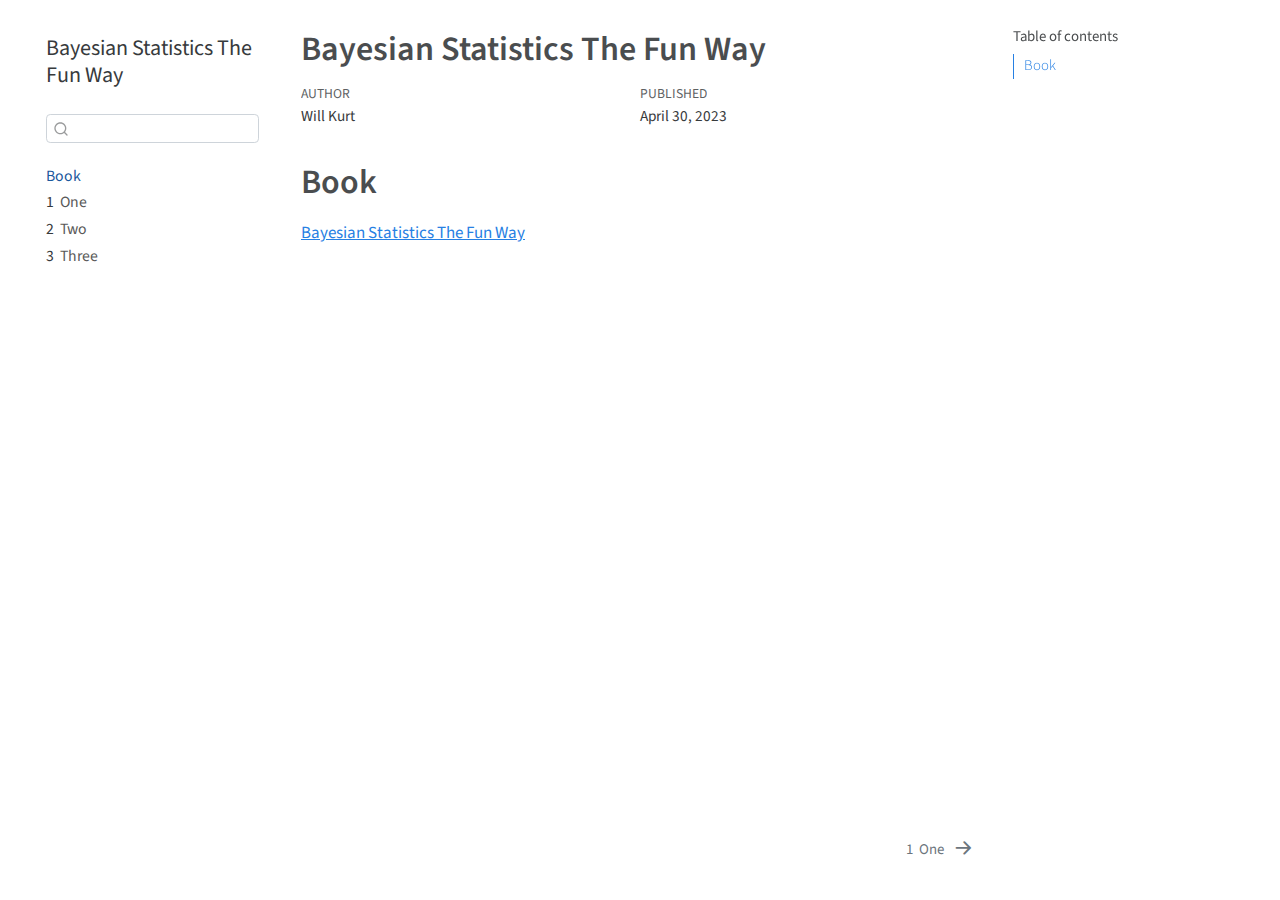
==== docs/index.html @ 38f6b128 "started adding chapters" ====
<!DOCTYPE html>
<html xmlns="http://www.w3.org/1999/xhtml" lang="en" xml:lang="en"><head>

<meta charset="utf-8">
<meta name="generator" content="quarto-1.3.294">

<meta name="viewport" content="width=device-width, initial-scale=1.0, user-scalable=yes">

<meta name="author" content="Will Kurt">
<meta name="dcterms.date" content="2023-04-30">

<title>Bayesian Statistics The Fun Way</title>
<style>
code{white-space: pre-wrap;}
span.smallcaps{font-variant: small-caps;}
div.columns{display: flex; gap: min(4vw, 1.5em);}
div.column{flex: auto; overflow-x: auto;}
div.hanging-indent{margin-left: 1.5em; text-indent: -1.5em;}
ul.task-list{list-style: none;}
ul.task-list li input[type="checkbox"] {
  width: 0.8em;
  margin: 0 0.8em 0.2em -1em; /* quarto-specific, see https://github.com/quarto-dev/quarto-cli/issues/4556 */ 
  vertical-align: middle;
}
</style>


<script src="site_libs/quarto-nav/quarto-nav.js"></script>
<script src="site_libs/quarto-nav/headroom.min.js"></script>
<script src="site_libs/clipboard/clipboard.min.js"></script>
<script src="site_libs/quarto-search/autocomplete.umd.js"></script>
<script src="site_libs/quarto-search/fuse.min.js"></script>
<script src="site_libs/quarto-search/quarto-search.js"></script>
<meta name="quarto:offset" content="./">
<link href="./chapter_1.html" rel="next">
<script src="site_libs/quarto-html/quarto.js"></script>
<script src="site_libs/quarto-html/popper.min.js"></script>
<script src="site_libs/quarto-html/tippy.umd.min.js"></script>
<script src="site_libs/quarto-html/anchor.min.js"></script>
<link href="site_libs/quarto-html/tippy.css" rel="stylesheet">
<link href="site_libs/quarto-html/quarto-syntax-highlighting.css" rel="stylesheet" id="quarto-text-highlighting-styles">
<script src="site_libs/bootstrap/bootstrap.min.js"></script>
<link href="site_libs/bootstrap/bootstrap-icons.css" rel="stylesheet">
<link href="site_libs/bootstrap/bootstrap.min.css" rel="stylesheet" id="quarto-bootstrap" data-mode="light">
<script id="quarto-search-options" type="application/json">{
  "location": "sidebar",
  "copy-button": false,
  "collapse-after": 3,
  "panel-placement": "start",
  "type": "textbox",
  "limit": 20,
  "language": {
    "search-no-results-text": "No results",
    "search-matching-documents-text": "matching documents",
    "search-copy-link-title": "Copy link to search",
    "search-hide-matches-text": "Hide additional matches",
    "search-more-match-text": "more match in this document",
    "search-more-matches-text": "more matches in this document",
    "search-clear-button-title": "Clear",
    "search-detached-cancel-button-title": "Cancel",
    "search-submit-button-title": "Submit"
  }
}</script>


</head>

<body class="nav-sidebar floating">

<div id="quarto-search-results"></div>
  <header id="quarto-header" class="headroom fixed-top">
  <nav class="quarto-secondary-nav">
    <div class="container-fluid d-flex">
      <button type="button" class="quarto-btn-toggle btn" data-bs-toggle="collapse" data-bs-target="#quarto-sidebar,#quarto-sidebar-glass" aria-controls="quarto-sidebar" aria-expanded="false" aria-label="Toggle sidebar navigation" onclick="if (window.quartoToggleHeadroom) { window.quartoToggleHeadroom(); }">
        <i class="bi bi-layout-text-sidebar-reverse"></i>
      </button>
      <nav class="quarto-page-breadcrumbs" aria-label="breadcrumb"><ol class="breadcrumb"><li class="breadcrumb-item"><a href="./index.html">Book</a></li></ol></nav>
      <a class="flex-grow-1" role="button" data-bs-toggle="collapse" data-bs-target="#quarto-sidebar,#quarto-sidebar-glass" aria-controls="quarto-sidebar" aria-expanded="false" aria-label="Toggle sidebar navigation" onclick="if (window.quartoToggleHeadroom) { window.quartoToggleHeadroom(); }">      
      </a>
      <button type="button" class="btn quarto-search-button" aria-label="Search" onclick="window.quartoOpenSearch();">
        <i class="bi bi-search"></i>
      </button>
    </div>
  </nav>
</header>
<!-- content -->
<div id="quarto-content" class="quarto-container page-columns page-rows-contents page-layout-article">
<!-- sidebar -->
  <nav id="quarto-sidebar" class="sidebar collapse collapse-horizontal sidebar-navigation floating overflow-auto">
    <div class="pt-lg-2 mt-2 text-left sidebar-header">
    <div class="sidebar-title mb-0 py-0">
      <a href="./">Bayesian Statistics The Fun Way</a> 
    </div>
      </div>
        <div class="mt-2 flex-shrink-0 align-items-center">
        <div class="sidebar-search">
        <div id="quarto-search" class="" title="Search"></div>
        </div>
        </div>
    <div class="sidebar-menu-container"> 
    <ul class="list-unstyled mt-1">
        <li class="sidebar-item">
  <div class="sidebar-item-container"> 
  <a href="./index.html" class="sidebar-item-text sidebar-link active">
 <span class="menu-text">Book</span></a>
  </div>
</li>
        <li class="sidebar-item">
  <div class="sidebar-item-container"> 
  <a href="./chapter_1.html" class="sidebar-item-text sidebar-link">
 <span class="menu-text"><span class="chapter-number">1</span>&nbsp; <span class="chapter-title">One</span></span></a>
  </div>
</li>
        <li class="sidebar-item">
  <div class="sidebar-item-container"> 
  <a href="./chapter_2.html" class="sidebar-item-text sidebar-link">
 <span class="menu-text"><span class="chapter-number">2</span>&nbsp; <span class="chapter-title">Two</span></span></a>
  </div>
</li>
        <li class="sidebar-item">
  <div class="sidebar-item-container"> 
  <a href="./chapter_3.html" class="sidebar-item-text sidebar-link">
 <span class="menu-text"><span class="chapter-number">3</span>&nbsp; <span class="chapter-title">Three</span></span></a>
  </div>
</li>
    </ul>
    </div>
</nav>
<div id="quarto-sidebar-glass" data-bs-toggle="collapse" data-bs-target="#quarto-sidebar,#quarto-sidebar-glass"></div>
<!-- margin-sidebar -->
    <div id="quarto-margin-sidebar" class="sidebar margin-sidebar">
        <nav id="TOC" role="doc-toc" class="toc-active">
    <h2 id="toc-title">Table of contents</h2>
   
  <ul>
  <li><a href="#book" id="toc-book" class="nav-link active" data-scroll-target="#book">Book</a></li>
  </ul>
</nav>
    </div>
<!-- main -->
<main class="content" id="quarto-document-content">

<header id="title-block-header" class="quarto-title-block default">
<div class="quarto-title">
<h1 class="title">Bayesian Statistics The Fun Way</h1>
</div>



<div class="quarto-title-meta">

    <div>
    <div class="quarto-title-meta-heading">Author</div>
    <div class="quarto-title-meta-contents">
             <p>Will Kurt </p>
          </div>
  </div>
    
    <div>
    <div class="quarto-title-meta-heading">Published</div>
    <div class="quarto-title-meta-contents">
      <p class="date">April 30, 2023</p>
    </div>
  </div>
  
    
  </div>
  

</header>

<section id="book" class="level1 unnumbered">
<h1 class="unnumbered">Book</h1>
<p><a href="https://www.amazon.com/Bayesian-Statistics-Fun-Will-Kurt/dp/1593279566/ref=sr_1_1?keywords=bayesian+statistics+the+fun+way&amp;qid=1682870630&amp;sprefix=bayesian+fun%2Caps%2C216&amp;sr=8-1">Bayesian Statistics The Fun Way</a></p>


</section>

</main> <!-- /main -->
<script id="quarto-html-after-body" type="application/javascript">
window.document.addEventListener("DOMContentLoaded", function (event) {
  const toggleBodyColorMode = (bsSheetEl) => {
    const mode = bsSheetEl.getAttribute("data-mode");
    const bodyEl = window.document.querySelector("body");
    if (mode === "dark") {
      bodyEl.classList.add("quarto-dark");
      bodyEl.classList.remove("quarto-light");
    } else {
      bodyEl.classList.add("quarto-light");
      bodyEl.classList.remove("quarto-dark");
    }
  }
  const toggleBodyColorPrimary = () => {
    const bsSheetEl = window.document.querySelector("link#quarto-bootstrap");
    if (bsSheetEl) {
      toggleBodyColorMode(bsSheetEl);
    }
  }
  toggleBodyColorPrimary();  
  const icon = "";
  const anchorJS = new window.AnchorJS();
  anchorJS.options = {
    placement: 'right',
    icon: icon
  };
  anchorJS.add('.anchored');
  const isCodeAnnotation = (el) => {
    for (const clz of el.classList) {
      if (clz.startsWith('code-annotation-')) {                     
        return true;
      }
    }
    return false;
  }
  const clipboard = new window.ClipboardJS('.code-copy-button', {
    text: function(trigger) {
      const codeEl = trigger.previousElementSibling.cloneNode(true);
      for (const childEl of codeEl.children) {
        if (isCodeAnnotation(childEl)) {
          childEl.remove();
        }
      }
      return codeEl.innerText;
    }
  });
  clipboard.on('success', function(e) {
    // button target
    const button = e.trigger;
    // don't keep focus
    button.blur();
    // flash "checked"
    button.classList.add('code-copy-button-checked');
    var currentTitle = button.getAttribute("title");
    button.setAttribute("title", "Copied!");
    let tooltip;
    if (window.bootstrap) {
      button.setAttribute("data-bs-toggle", "tooltip");
      button.setAttribute("data-bs-placement", "left");
      button.setAttribute("data-bs-title", "Copied!");
      tooltip = new bootstrap.Tooltip(button, 
        { trigger: "manual", 
          customClass: "code-copy-button-tooltip",
          offset: [0, -8]});
      tooltip.show();    
    }
    setTimeout(function() {
      if (tooltip) {
        tooltip.hide();
        button.removeAttribute("data-bs-title");
        button.removeAttribute("data-bs-toggle");
        button.removeAttribute("data-bs-placement");
      }
      button.setAttribute("title", currentTitle);
      button.classList.remove('code-copy-button-checked');
    }, 1000);
    // clear code selection
    e.clearSelection();
  });
  function tippyHover(el, contentFn) {
    const config = {
      allowHTML: true,
      content: contentFn,
      maxWidth: 500,
      delay: 100,
      arrow: false,
      appendTo: function(el) {
          return el.parentElement;
      },
      interactive: true,
      interactiveBorder: 10,
      theme: 'quarto',
      placement: 'bottom-start'
    };
    window.tippy(el, config); 
  }
  const noterefs = window.document.querySelectorAll('a[role="doc-noteref"]');
  for (var i=0; i<noterefs.length; i++) {
    const ref = noterefs[i];
    tippyHover(ref, function() {
      // use id or data attribute instead here
      let href = ref.getAttribute('data-footnote-href') || ref.getAttribute('href');
      try { href = new URL(href).hash; } catch {}
      const id = href.replace(/^#\/?/, "");
      const note = window.document.getElementById(id);
      return note.innerHTML;
    });
  }
      let selectedAnnoteEl;
      const selectorForAnnotation = ( cell, annotation) => {
        let cellAttr = 'data-code-cell="' + cell + '"';
        let lineAttr = 'data-code-annotation="' +  annotation + '"';
        const selector = 'span[' + cellAttr + '][' + lineAttr + ']';
        return selector;
      }
      const selectCodeLines = (annoteEl) => {
        const doc = window.document;
        const targetCell = annoteEl.getAttribute("data-target-cell");
        const targetAnnotation = annoteEl.getAttribute("data-target-annotation");
        const annoteSpan = window.document.querySelector(selectorForAnnotation(targetCell, targetAnnotation));
        const lines = annoteSpan.getAttribute("data-code-lines").split(",");
        const lineIds = lines.map((line) => {
          return targetCell + "-" + line;
        })
        let top = null;
        let height = null;
        let parent = null;
        if (lineIds.length > 0) {
            //compute the position of the single el (top and bottom and make a div)
            const el = window.document.getElementById(lineIds[0]);
            top = el.offsetTop;
            height = el.offsetHeight;
            parent = el.parentElement.parentElement;
          if (lineIds.length > 1) {
            const lastEl = window.document.getElementById(lineIds[lineIds.length - 1]);
            const bottom = lastEl.offsetTop + lastEl.offsetHeight;
            height = bottom - top;
          }
          if (top !== null && height !== null && parent !== null) {
            // cook up a div (if necessary) and position it 
            let div = window.document.getElementById("code-annotation-line-highlight");
            if (div === null) {
              div = window.document.createElement("div");
              div.setAttribute("id", "code-annotation-line-highlight");
              div.style.position = 'absolute';
              parent.appendChild(div);
            }
            div.style.top = top - 2 + "px";
            div.style.height = height + 4 + "px";
            let gutterDiv = window.document.getElementById("code-annotation-line-highlight-gutter");
            if (gutterDiv === null) {
              gutterDiv = window.document.createElement("div");
              gutterDiv.setAttribute("id", "code-annotation-line-highlight-gutter");
              gutterDiv.style.position = 'absolute';
              const codeCell = window.document.getElementById(targetCell);
              const gutter = codeCell.querySelector('.code-annotation-gutter');
              gutter.appendChild(gutterDiv);
            }
            gutterDiv.style.top = top - 2 + "px";
            gutterDiv.style.height = height + 4 + "px";
          }
          selectedAnnoteEl = annoteEl;
        }
      };
      const unselectCodeLines = () => {
        const elementsIds = ["code-annotation-line-highlight", "code-annotation-line-highlight-gutter"];
        elementsIds.forEach((elId) => {
          const div = window.document.getElementById(elId);
          if (div) {
            div.remove();
          }
        });
        selectedAnnoteEl = undefined;
      };
      // Attach click handler to the DT
      const annoteDls = window.document.querySelectorAll('dt[data-target-cell]');
      for (const annoteDlNode of annoteDls) {
        annoteDlNode.addEventListener('click', (event) => {
          const clickedEl = event.target;
          if (clickedEl !== selectedAnnoteEl) {
            unselectCodeLines();
            const activeEl = window.document.querySelector('dt[data-target-cell].code-annotation-active');
            if (activeEl) {
              activeEl.classList.remove('code-annotation-active');
            }
            selectCodeLines(clickedEl);
            clickedEl.classList.add('code-annotation-active');
          } else {
            // Unselect the line
            unselectCodeLines();
            clickedEl.classList.remove('code-annotation-active');
          }
        });
      }
  const findCites = (el) => {
    const parentEl = el.parentElement;
    if (parentEl) {
      const cites = parentEl.dataset.cites;
      if (cites) {
        return {
          el,
          cites: cites.split(' ')
        };
      } else {
        return findCites(el.parentElement)
      }
    } else {
      return undefined;
    }
  };
  var bibliorefs = window.document.querySelectorAll('a[role="doc-biblioref"]');
  for (var i=0; i<bibliorefs.length; i++) {
    const ref = bibliorefs[i];
    const citeInfo = findCites(ref);
    if (citeInfo) {
      tippyHover(citeInfo.el, function() {
        var popup = window.document.createElement('div');
        citeInfo.cites.forEach(function(cite) {
          var citeDiv = window.document.createElement('div');
          citeDiv.classList.add('hanging-indent');
          citeDiv.classList.add('csl-entry');
          var biblioDiv = window.document.getElementById('ref-' + cite);
          if (biblioDiv) {
            citeDiv.innerHTML = biblioDiv.innerHTML;
          }
          popup.appendChild(citeDiv);
        });
        return popup.innerHTML;
      });
    }
  }
});
</script>
<nav class="page-navigation">
  <div class="nav-page nav-page-previous">
  </div>
  <div class="nav-page nav-page-next">
      <a href="./chapter_1.html" class="pagination-link">
        <span class="nav-page-text"><span class="chapter-number">1</span>&nbsp; <span class="chapter-title">One</span></span> <i class="bi bi-arrow-right-short"></i>
      </a>
  </div>
</nav>
</div> <!-- /content -->



</body></html>
---- docs/site_libs/quarto-html/tippy.css ----
.tippy-box[data-animation=fade][data-state=hidden]{opacity:0}[data-tippy-root]{max-width:calc(100vw - 10px)}.tippy-box{position:relative;background-color:#333;color:#fff;border-radius:4px;font-size:14px;line-height:1.4;white-space:normal;outline:0;transition-property:transform,visibility,opacity}.tippy-box[data-placement^=top]>.tippy-arrow{bottom:0}.tippy-box[data-placement^=top]>.tippy-arrow:before{bottom:-7px;left:0;border-width:8px 8px 0;border-top-color:initial;transform-origin:center top}.tippy-box[data-placement^=bottom]>.tippy-arrow{top:0}.tippy-box[data-placement^=bottom]>.tippy-arrow:before{top:-7px;left:0;border-width:0 8px 8px;border-bottom-color:initial;transform-origin:center bottom}.tippy-box[data-placement^=left]>.tippy-arrow{right:0}.tippy-box[data-placement^=left]>.tippy-arrow:before{border-width:8px 0 8px 8px;border-left-color:initial;right:-7px;transform-origin:center left}.tippy-box[data-placement^=right]>.tippy-arrow{left:0}.tippy-box[data-placement^=right]>.tippy-arrow:before{left:-7px;border-width:8px 8px 8px 0;border-right-color:initial;transform-origin:center right}.tippy-box[data-inertia][data-state=visible]{transition-timing-function:cubic-bezier(.54,1.5,.38,1.11)}.tippy-arrow{width:16px;height:16px;color:#333}.tippy-arrow:before{content:"";position:absolute;border-color:transparent;border-style:solid}.tippy-content{position:relative;padding:5px 9px;z-index:1}
---- docs/site_libs/quarto-html/quarto-syntax-highlighting.css ----
/* quarto syntax highlight colors */
:root {
  --quarto-hl-ot-color: #003B4F;
  --quarto-hl-at-color: #657422;
  --quarto-hl-ss-color: #20794D;
  --quarto-hl-an-color: #5E5E5E;
  --quarto-hl-fu-color: #4758AB;
  --quarto-hl-st-color: #20794D;
  --quarto-hl-cf-color: #003B4F;
  --quarto-hl-op-color: #5E5E5E;
  --quarto-hl-er-color: #AD0000;
  --quarto-hl-bn-color: #AD0000;
  --quarto-hl-al-color: #AD0000;
  --quarto-hl-va-color: #111111;
  --quarto-hl-bu-color: inherit;
  --quarto-hl-ex-color: inherit;
  --quarto-hl-pp-color: #AD0000;
  --quarto-hl-in-color: #5E5E5E;
  --quarto-hl-vs-color: #20794D;
  --quarto-hl-wa-color: #5E5E5E;
  --quarto-hl-do-color: #5E5E5E;
  --quarto-hl-im-color: #00769E;
  --quarto-hl-ch-color: #20794D;
  --quarto-hl-dt-color: #AD0000;
  --quarto-hl-fl-color: #AD0000;
  --quarto-hl-co-color: #5E5E5E;
  --quarto-hl-cv-color: #5E5E5E;
  --quarto-hl-cn-color: #8f5902;
  --quarto-hl-sc-color: #5E5E5E;
  --quarto-hl-dv-color: #AD0000;
  --quarto-hl-kw-color: #003B4F;
}

/* other quarto variables */
:root {
  --quarto-font-monospace: SFMono-Regular, Menlo, Monaco, Consolas, "Liberation Mono", "Courier New", monospace;
}

pre > code.sourceCode > span {
  color: #003B4F;
}

code span {
  color: #003B4F;
}

code.sourceCode > span {
  color: #003B4F;
}

div.sourceCode,
div.sourceCode pre.sourceCode {
  color: #003B4F;
}

code span.ot {
  color: #003B4F;
  font-style: inherit;
}

code span.at {
  color: #657422;
  font-style: inherit;
}

code span.ss {
  color: #20794D;
  font-style: inherit;
}

code span.an {
  color: #5E5E5E;
  font-style: inherit;
}

code span.fu {
  color: #4758AB;
  font-style: inherit;
}

code span.st {
  color: #20794D;
  font-style: inherit;
}

code span.cf {
  color: #003B4F;
  font-style: inherit;
}

code span.op {
  color: #5E5E5E;
  font-style: inherit;
}

code span.er {
  color: #AD0000;
  font-style: inherit;
}

code span.bn {
  color: #AD0000;
  font-style: inherit;
}

code span.al {
  color: #AD0000;
  font-style: inherit;
}

code span.va {
  color: #111111;
  font-style: inherit;
}

code span.bu {
  font-style: inherit;
}

code span.ex {
  font-style: inherit;
}

code span.pp {
  color: #AD0000;
  font-style: inherit;
}

code span.in {
  color: #5E5E5E;
  font-style: inherit;
}

code span.vs {
  color: #20794D;
  font-style: inherit;
}

code span.wa {
  color: #5E5E5E;
  font-style: italic;
}

code span.do {
  color: #5E5E5E;
  font-style: italic;
}

code span.im {
  color: #00769E;
  font-style: inherit;
}

code span.ch {
  color: #20794D;
  font-style: inherit;
}

code span.dt {
  color: #AD0000;
  font-style: inherit;
}

code span.fl {
  color: #AD0000;
  font-style: inherit;
}

code span.co {
  color: #5E5E5E;
  font-style: inherit;
}

code span.cv {
  color: #5E5E5E;
  font-style: italic;
}

code span.cn {
  color: #8f5902;
  font-style: inherit;
}

code span.sc {
  color: #5E5E5E;
  font-style: inherit;
}

code span.dv {
  color: #AD0000;
  font-style: inherit;
}

code span.kw {
  color: #003B4F;
  font-style: inherit;
}

.prevent-inlining {
  content: "</";
}

/*# sourceMappingURL=debc5d5d77c3f9108843748ff7464032.css.map */
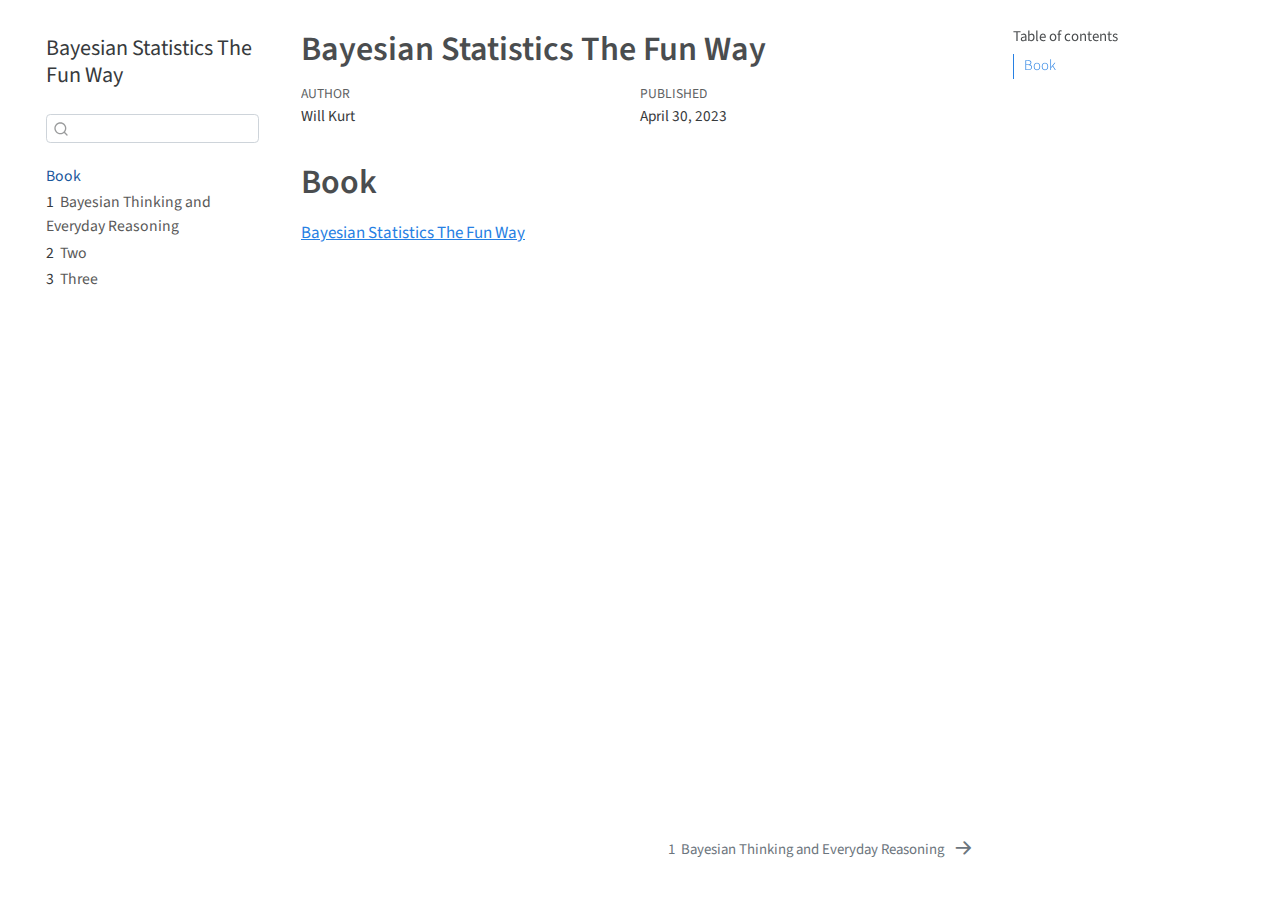
==== commit 9f77dee2: "started chapter 1 questions" ====
--- a/docs/index.html
+++ b/docs/index.html
@@ -108,7 +108,7 @@
         <li class="sidebar-item">
   <div class="sidebar-item-container"> 
   <a href="./chapter_1.html" class="sidebar-item-text sidebar-link">
- <span class="menu-text"><span class="chapter-number">1</span>&nbsp; <span class="chapter-title">One</span></span></a>
+ <span class="menu-text"><span class="chapter-number">1</span>&nbsp; <span class="chapter-title">Bayesian Thinking and Everyday Reasoning</span></span></a>
   </div>
 </li>
         <li class="sidebar-item">
@@ -415,7 +415,7 @@
   </div>
   <div class="nav-page nav-page-next">
       <a href="./chapter_1.html" class="pagination-link">
-        <span class="nav-page-text"><span class="chapter-number">1</span>&nbsp; <span class="chapter-title">One</span></span> <i class="bi bi-arrow-right-short"></i>
+        <span class="nav-page-text"><span class="chapter-number">1</span>&nbsp; <span class="chapter-title">Bayesian Thinking and Everyday Reasoning</span></span> <i class="bi bi-arrow-right-short"></i>
       </a>
   </div>
 </nav>
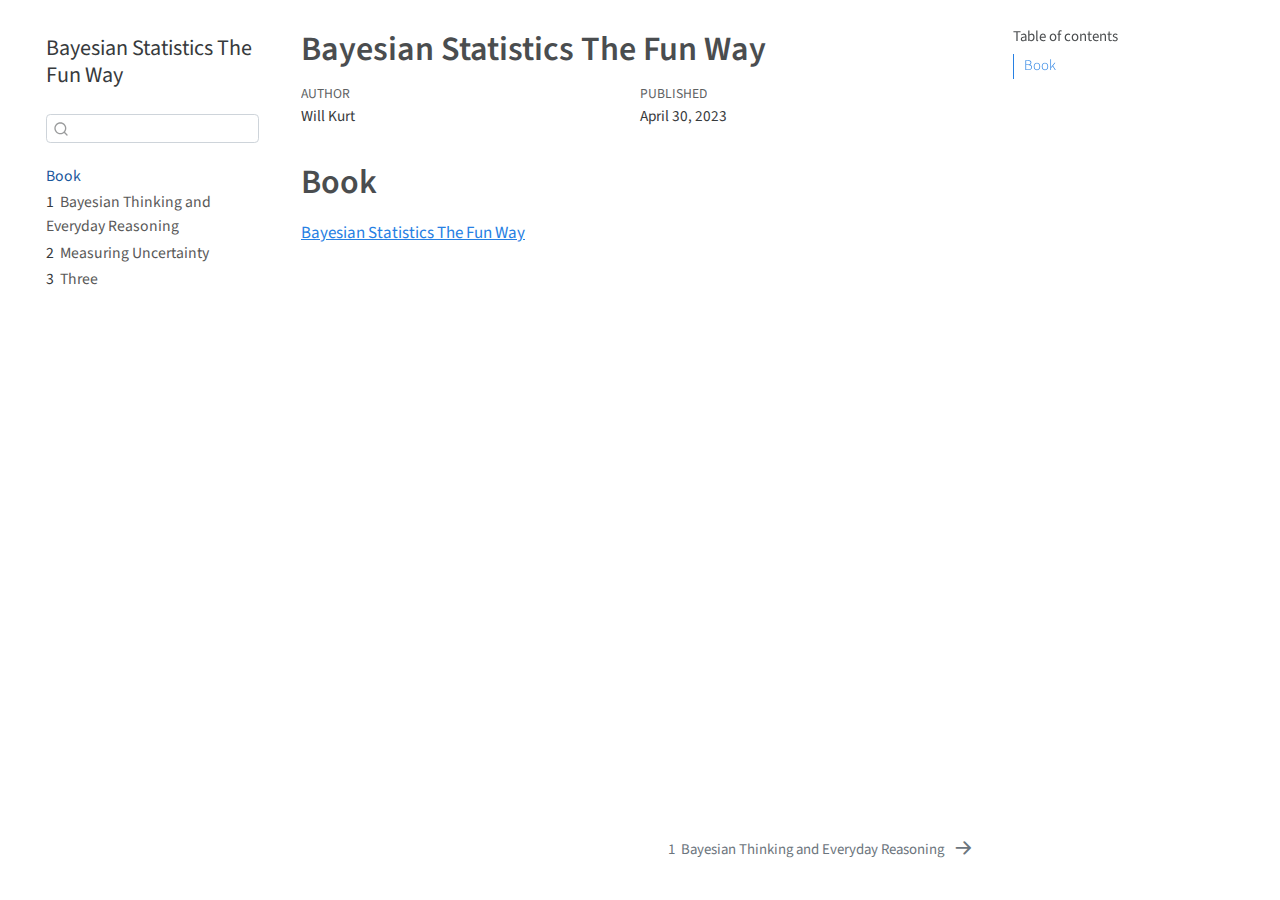
==== commit 61b388fb: "wrap code" ====
--- a/docs/index.html
+++ b/docs/index.html
@@ -114,7 +114,7 @@
         <li class="sidebar-item">
   <div class="sidebar-item-container"> 
   <a href="./chapter_2.html" class="sidebar-item-text sidebar-link">
- <span class="menu-text"><span class="chapter-number">2</span>&nbsp; <span class="chapter-title">Two</span></span></a>
+ <span class="menu-text"><span class="chapter-number">2</span>&nbsp; <span class="chapter-title">Measuring Uncertainty</span></span></a>
   </div>
 </li>
         <li class="sidebar-item">
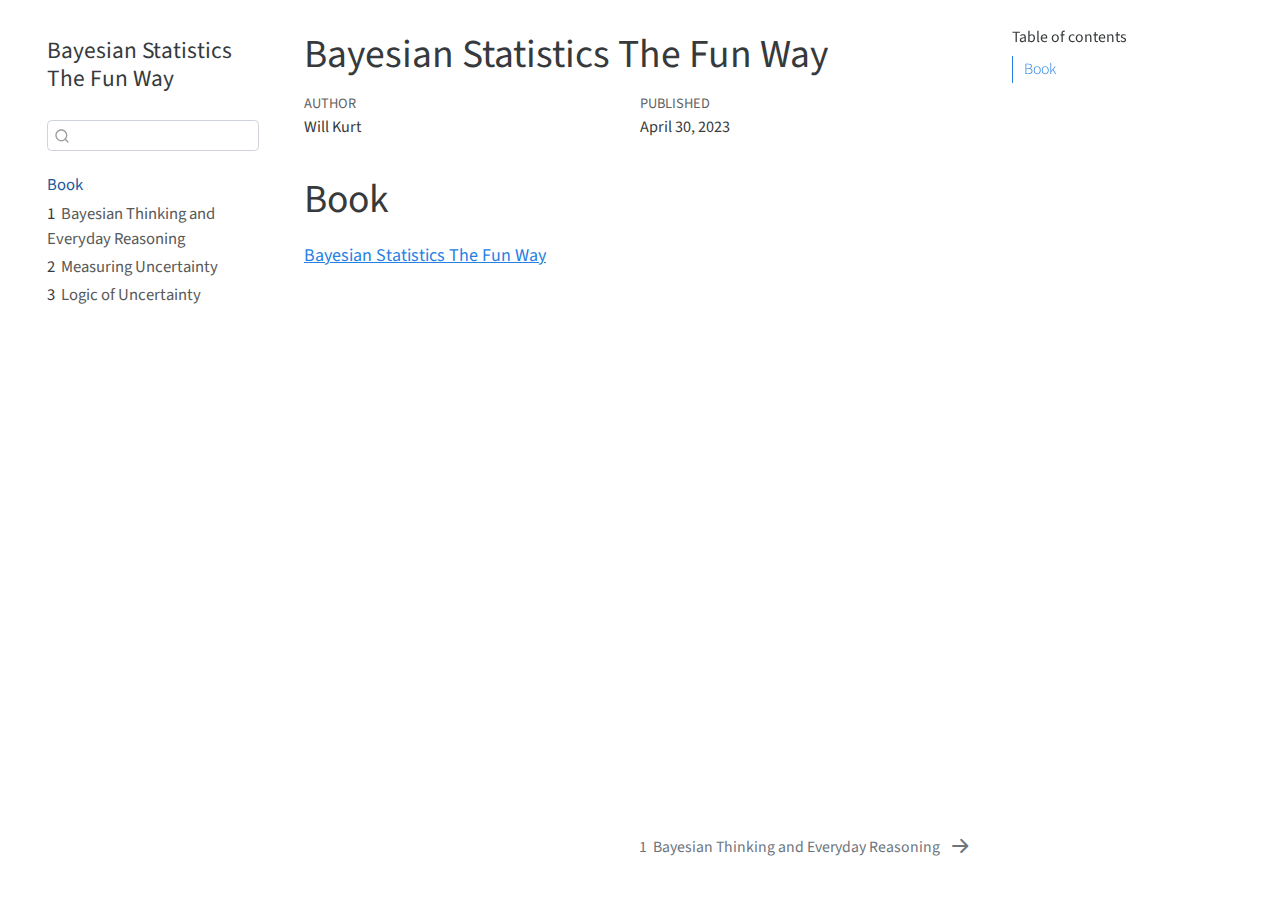
==== commit 64fe023d: "add chapter 4" ====
--- a/docs/index.html
+++ b/docs/index.html
@@ -2,7 +2,7 @@
 <html xmlns="http://www.w3.org/1999/xhtml" lang="en" xml:lang="en"><head>
 
 <meta charset="utf-8">
-<meta name="generator" content="quarto-1.3.294">
+<meta name="generator" content="quarto-1.3.253">
 
 <meta name="viewport" content="width=device-width, initial-scale=1.0, user-scalable=yes">
 
@@ -120,7 +120,7 @@
         <li class="sidebar-item">
   <div class="sidebar-item-container"> 
   <a href="./chapter_3.html" class="sidebar-item-text sidebar-link">
- <span class="menu-text"><span class="chapter-number">3</span>&nbsp; <span class="chapter-title">Three</span></span></a>
+ <span class="menu-text"><span class="chapter-number">3</span>&nbsp; <span class="chapter-title">Logic of Uncertainty</span></span></a>
   </div>
 </li>
     </ul>
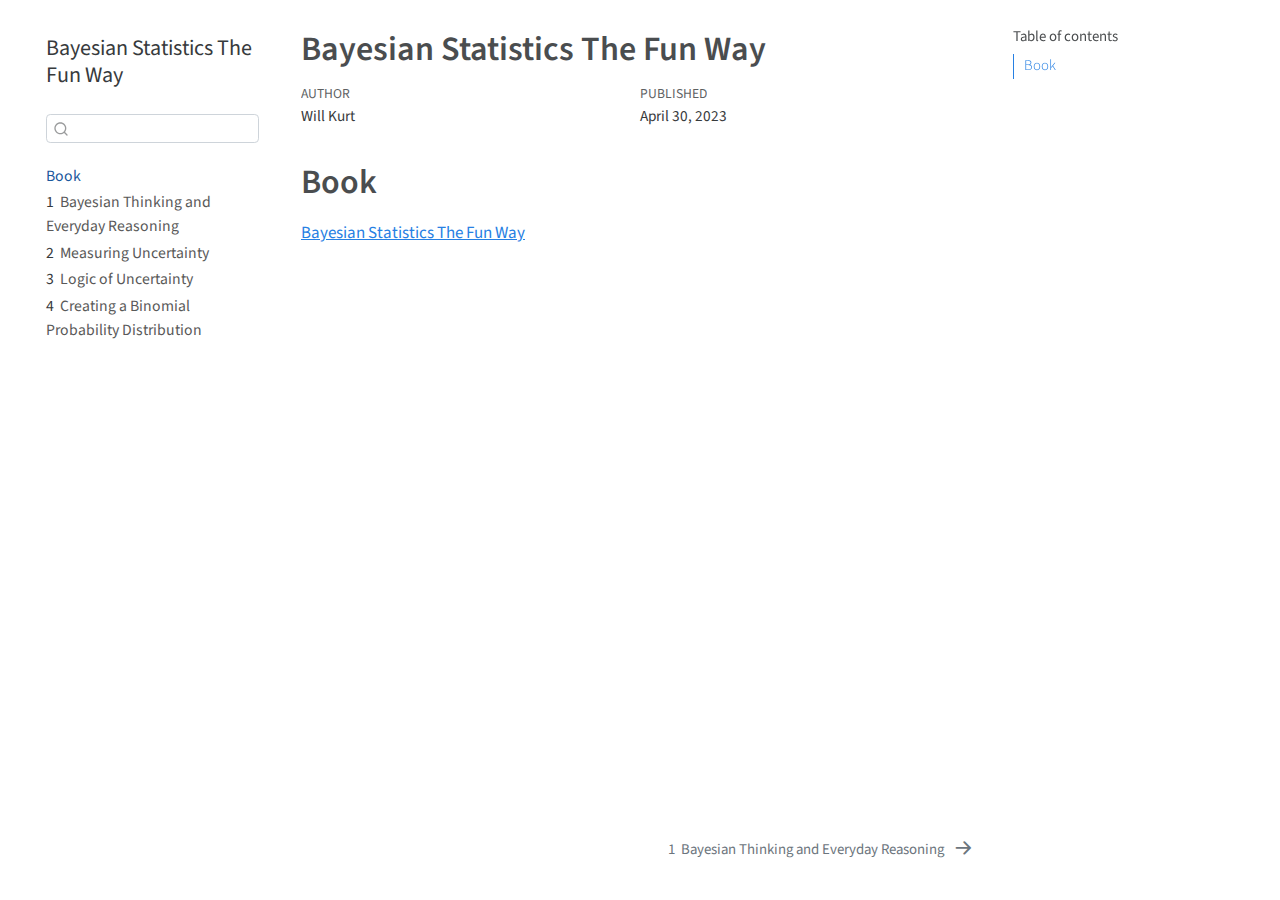
==== commit fac4c0c7: "undo ignore" ====
--- a/docs/index.html
+++ b/docs/index.html
@@ -2,7 +2,7 @@
 <html xmlns="http://www.w3.org/1999/xhtml" lang="en" xml:lang="en"><head>
 
 <meta charset="utf-8">
-<meta name="generator" content="quarto-1.3.253">
+<meta name="generator" content="quarto-1.3.340">
 
 <meta name="viewport" content="width=device-width, initial-scale=1.0, user-scalable=yes">
 
@@ -121,6 +121,12 @@
   <div class="sidebar-item-container"> 
   <a href="./chapter_3.html" class="sidebar-item-text sidebar-link">
  <span class="menu-text"><span class="chapter-number">3</span>&nbsp; <span class="chapter-title">Logic of Uncertainty</span></span></a>
+  </div>
+</li>
+        <li class="sidebar-item">
+  <div class="sidebar-item-container"> 
+  <a href="./chapter_4.html" class="sidebar-item-text sidebar-link">
+ <span class="menu-text"><span class="chapter-number">4</span>&nbsp; <span class="chapter-title">Creating a Binomial Probability Distribution</span></span></a>
   </div>
 </li>
     </ul>
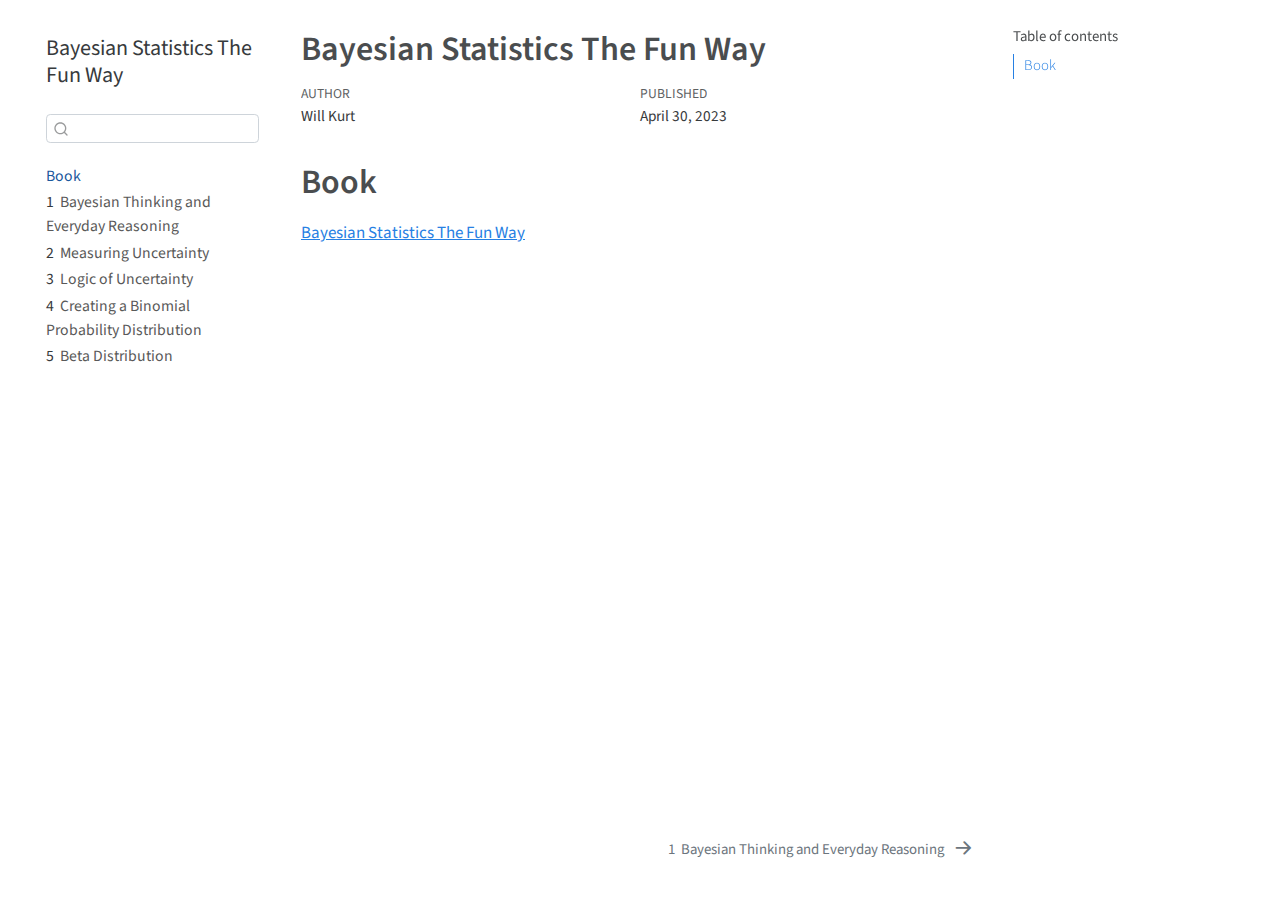
==== commit ed00c4c0: "chapter 5" ====
--- a/docs/index.html
+++ b/docs/index.html
@@ -127,6 +127,12 @@
   <div class="sidebar-item-container"> 
   <a href="./chapter_4.html" class="sidebar-item-text sidebar-link">
  <span class="menu-text"><span class="chapter-number">4</span>&nbsp; <span class="chapter-title">Creating a Binomial Probability Distribution</span></span></a>
+  </div>
+</li>
+        <li class="sidebar-item">
+  <div class="sidebar-item-container"> 
+  <a href="./chapter_5.html" class="sidebar-item-text sidebar-link">
+ <span class="menu-text"><span class="chapter-number">5</span>&nbsp; <span class="chapter-title">Beta Distribution</span></span></a>
   </div>
 </li>
     </ul>
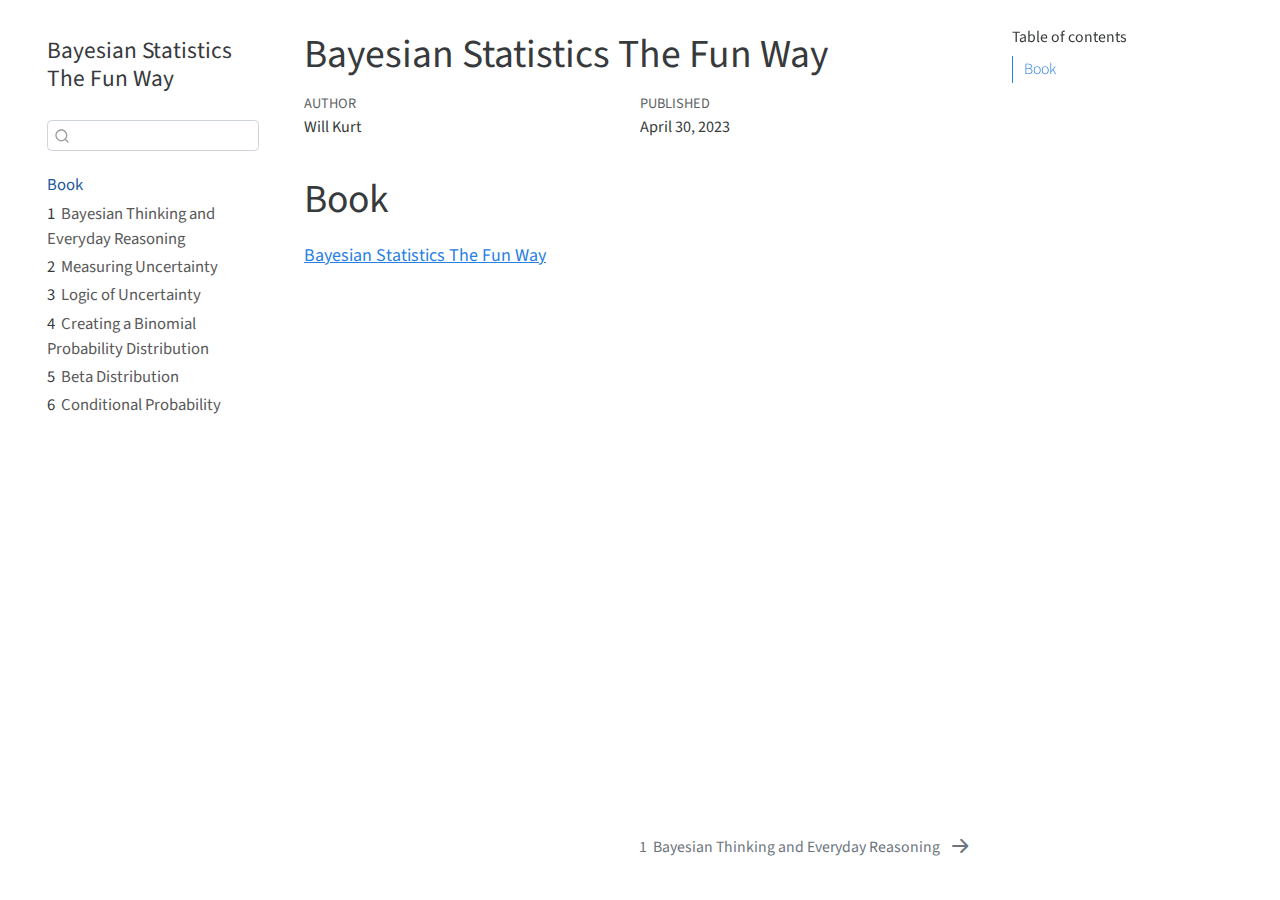
==== commit b098c125: "just checking in everything" ====
--- a/docs/index.html
+++ b/docs/index.html
@@ -2,7 +2,7 @@
 <html xmlns="http://www.w3.org/1999/xhtml" lang="en" xml:lang="en"><head>
 
 <meta charset="utf-8">
-<meta name="generator" content="quarto-1.3.340">
+<meta name="generator" content="quarto-1.3.253">
 
 <meta name="viewport" content="width=device-width, initial-scale=1.0, user-scalable=yes">
 
@@ -133,6 +133,12 @@
   <div class="sidebar-item-container"> 
   <a href="./chapter_5.html" class="sidebar-item-text sidebar-link">
  <span class="menu-text"><span class="chapter-number">5</span>&nbsp; <span class="chapter-title">Beta Distribution</span></span></a>
+  </div>
+</li>
+        <li class="sidebar-item">
+  <div class="sidebar-item-container"> 
+  <a href="./chapter_6.html" class="sidebar-item-text sidebar-link">
+ <span class="menu-text"><span class="chapter-number">6</span>&nbsp; <span class="chapter-title">Conditional Probability</span></span></a>
   </div>
 </li>
     </ul>
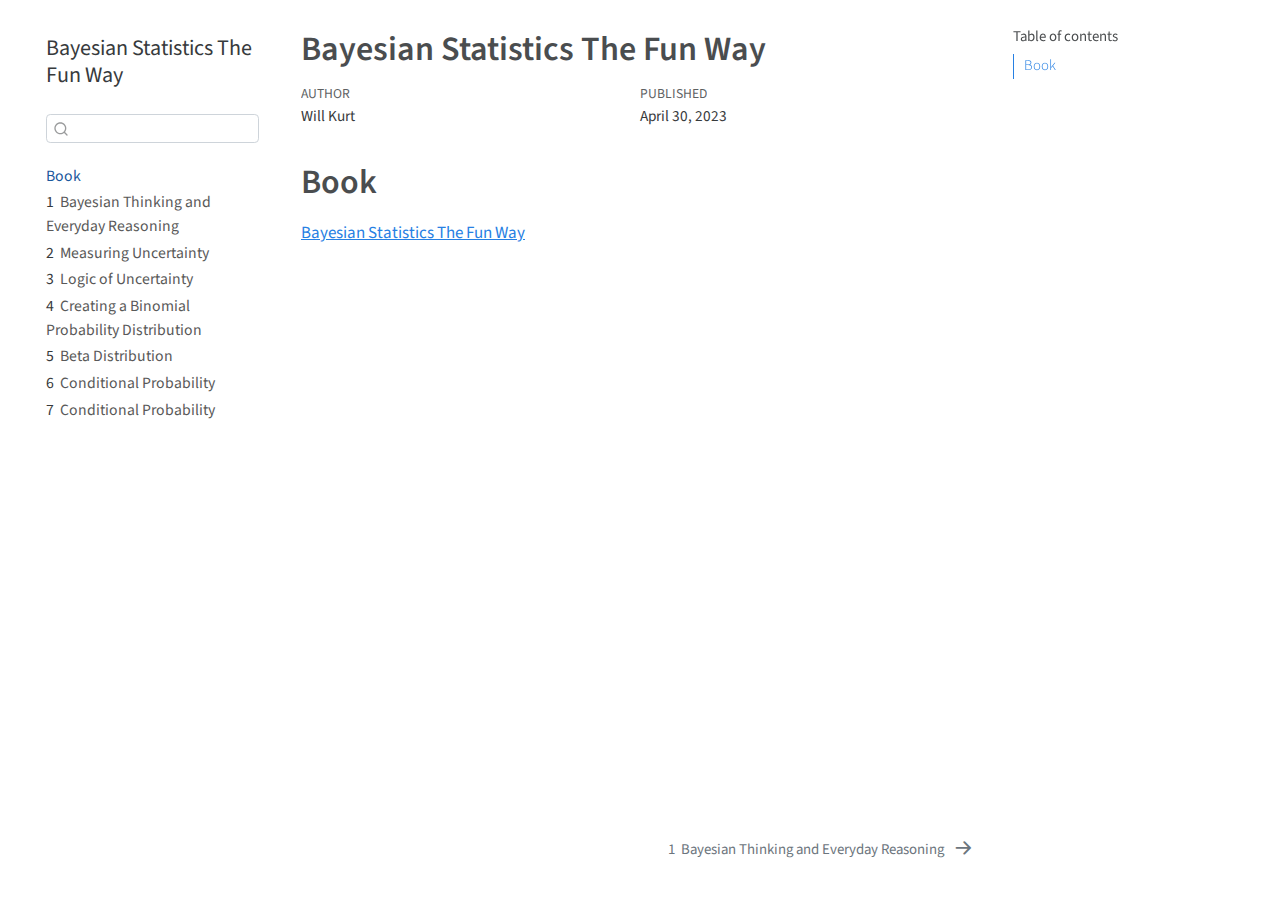
==== commit 4d310634: "update ch 6, add ch 7" ====
--- a/docs/index.html
+++ b/docs/index.html
@@ -2,7 +2,7 @@
 <html xmlns="http://www.w3.org/1999/xhtml" lang="en" xml:lang="en"><head>
 
 <meta charset="utf-8">
-<meta name="generator" content="quarto-1.3.253">
+<meta name="generator" content="quarto-1.3.294">
 
 <meta name="viewport" content="width=device-width, initial-scale=1.0, user-scalable=yes">
 
@@ -139,6 +139,12 @@
   <div class="sidebar-item-container"> 
   <a href="./chapter_6.html" class="sidebar-item-text sidebar-link">
  <span class="menu-text"><span class="chapter-number">6</span>&nbsp; <span class="chapter-title">Conditional Probability</span></span></a>
+  </div>
+</li>
+        <li class="sidebar-item">
+  <div class="sidebar-item-container"> 
+  <a href="./chapter_7.html" class="sidebar-item-text sidebar-link">
+ <span class="menu-text"><span class="chapter-number">7</span>&nbsp; <span class="chapter-title">Conditional Probability</span></span></a>
   </div>
 </li>
     </ul>
